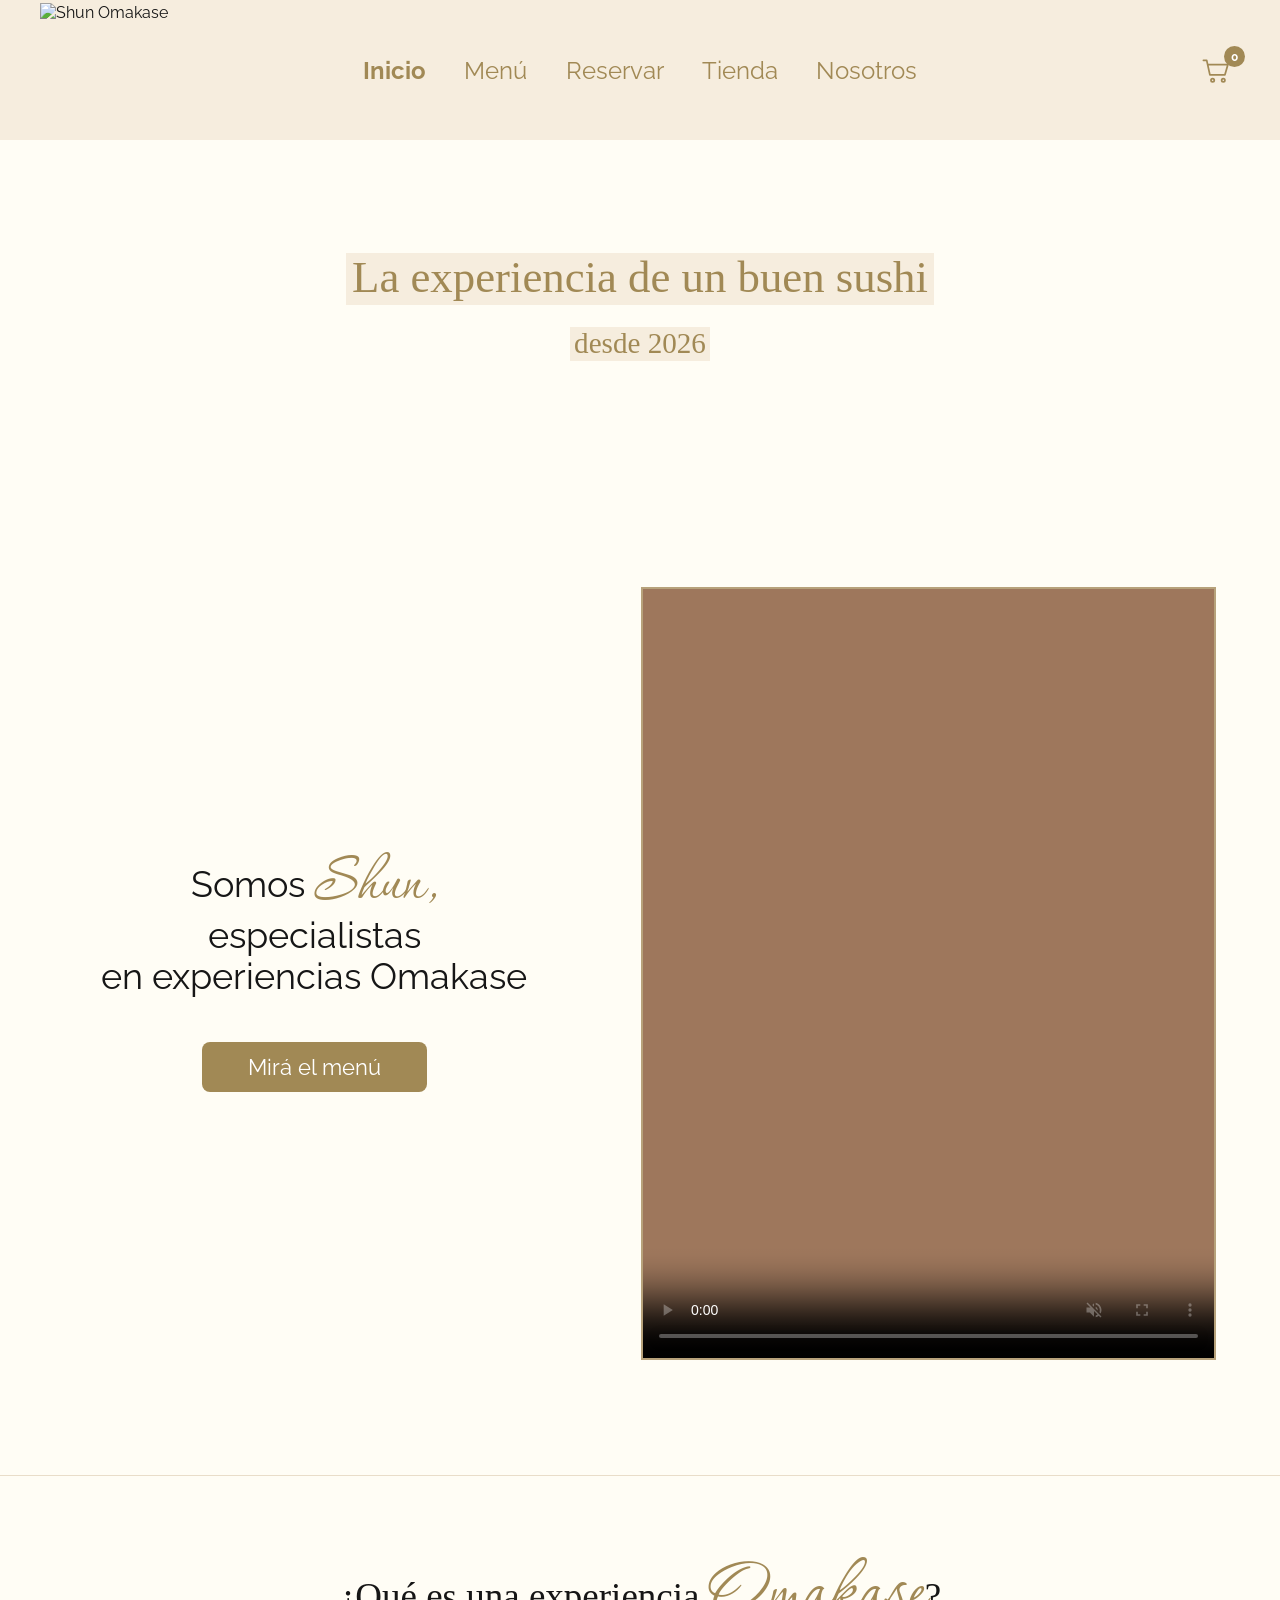
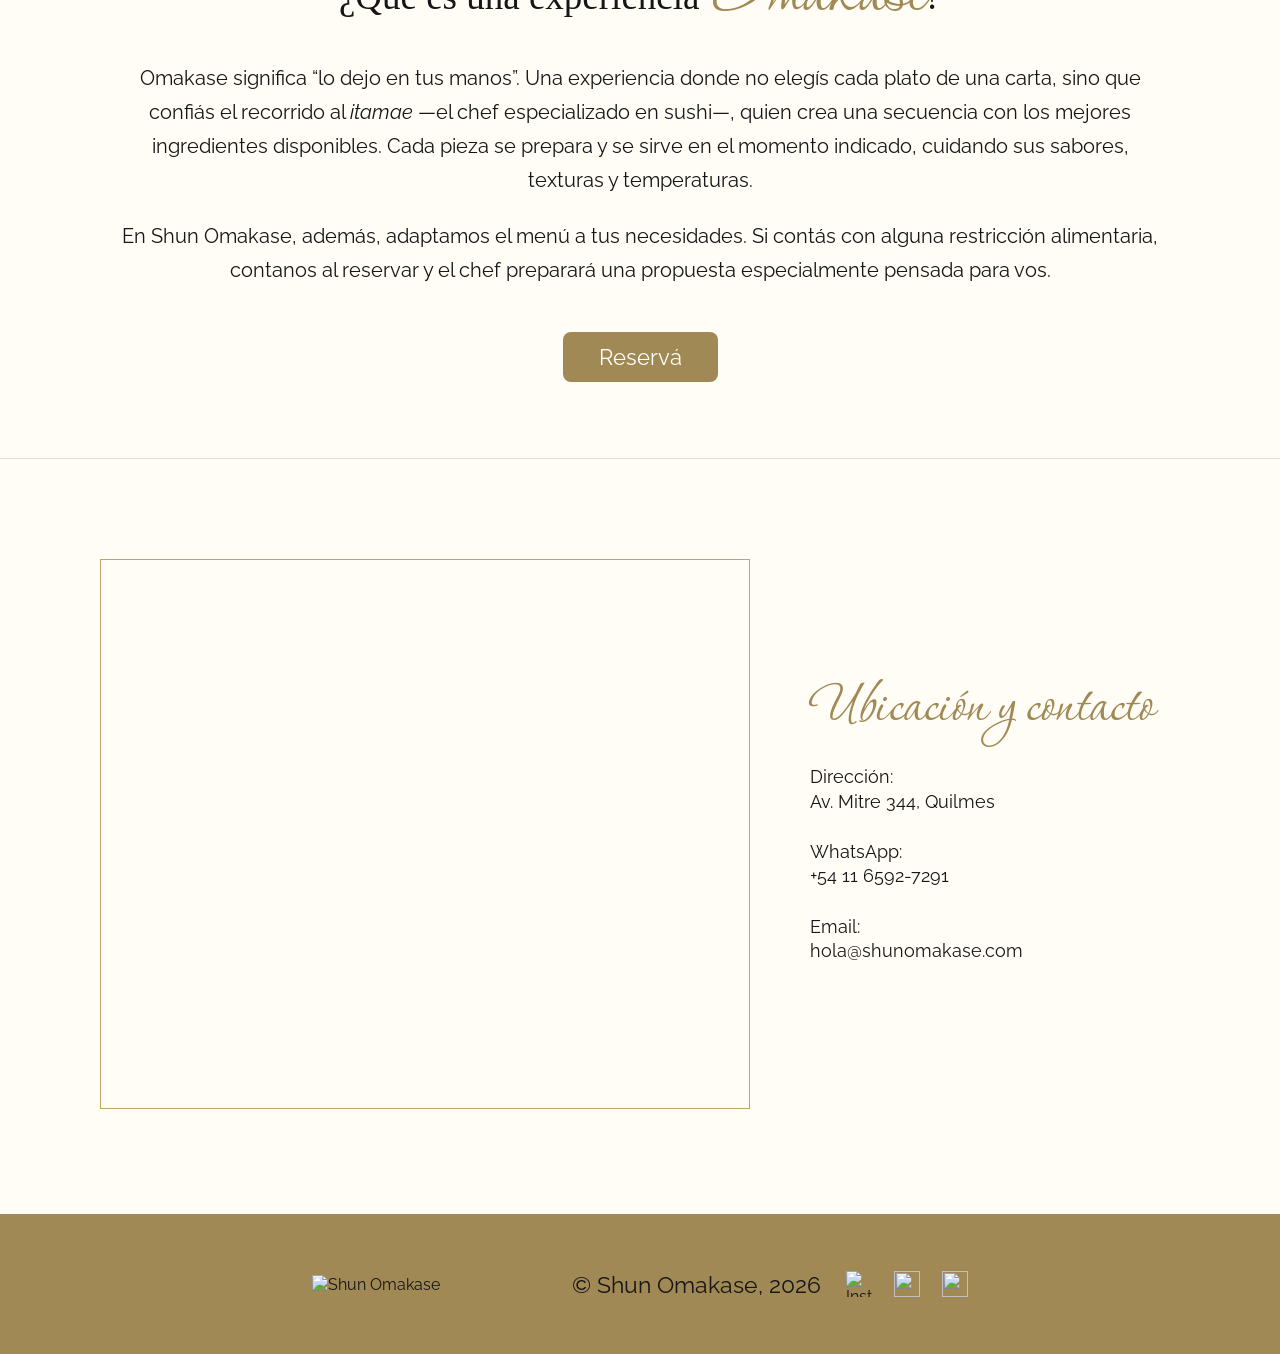
==== index.html @ 718ecd9a "Add files via upload" ====
<!DOCTYPE html>
<html lang="es">
<head>
  <meta charset="UTF-8">
  <meta name="viewport" content="width=device-width, initial-scale=1.0">
  <title>Shun Omakase | Inicio</title>
  <link rel="preconnect" href="https://fonts.googleapis.com">
  <link rel="preconnect" href="https://fonts.gstatic.com" crossorigin>
  <link href="https://fonts.googleapis.com/css2?family=Corinthia:wght@400;700&amp;family=Raleway:wght@400;500;600;700&amp;display=swap" rel="stylesheet">
  <link rel="stylesheet" href="estilos.css">
  <script src="interacciones.js" defer></script>
</head>
<body>
  <header class="encabezado-sitio">
    <div class="contenido-encabezado">
      <a class="marca" href="index.html" aria-label="Shun Omakase, ir al inicio"><img src="imagenes/logo.png" alt="Shun Omakase"></a>
      <nav class="navegacion-principal" id="menu-principal" aria-label="Navegación principal">
        <ul>
          <li><a href="index.html" aria-current="page">Inicio</a></li>
          <li><a href="menu.html">Menú</a></li>
          <li><a href="reservar.html">Reservar</a></li>
          <li><a href="tienda.html">Tienda</a></li>
          <li><a href="nosotros.html">Nosotros</a></li>
        </ul>
      </nav>
      <div class="acciones-encabezado">
        <a class="enlace-carrito" href="carrito.html" aria-label="Carrito, 0 productos">
          <svg viewBox="0 0 32 32" fill="none" stroke="currentColor" stroke-width="1.8" stroke-linecap="round" stroke-linejoin="round" aria-hidden="true" focusable="false"><path d="M2.5 5.5h3.4l3.3 15h15.5l3-10.5H7.2"/><circle cx="12" cy="26" r="1.7"/><circle cx="23" cy="26" r="1.7"/></svg>
          <span class="contador-carrito" aria-hidden="true">0</span>
        </a>
        <button class="boton-menu" type="button" aria-label="Abrir menú" aria-controls="menu-principal" aria-expanded="false"><span></span><span></span><span></span></button>
      </div>
    </div>
  </header>

  <main>
    <section class="portada-fotografica portada-inicio" aria-label="Experiencia Shun Omakase">
      <h1><span class="linea-portada"><span class="resaltado">La experiencia de un buen sushi</span></span><span class="linea-portada"><span class="resaltado texto-pequeno">desde 2026</span></span></h1>
    </section>

    <section class="seccion-presentacion">
      <div class="distribucion-presentacion">
        <div class="texto-presentacion">
          <h2><span>Somos <span class="palabra-manuscrita">Shun,</span></span><span>especialistas</span><span>en experiencias Omakase</span></h2>
          <a class="boton" href="menu.html">Mirá el menú</a>
        </div>
        <video class="video-presentacion" src="videos/somos-shun.mp4" poster="imagenes/video-portada.jpg" autoplay muted loop playsinline controls aria-label="Video de la preparación de sushi en Shun Omakase"></video>
      </div>
    </section>

    <section class="seccion-definicion">
      <div class="ancho-contenido">
        <h2 class="titulo-definicion">¿Qué es una experiencia <span class="palabra-manuscrita">Omakase</span>?</h2>
        <div class="texto-definicion">
          <p>Omakase significa “lo dejo en tus manos”. Una experiencia donde no elegís cada plato de una carta, sino que confiás el recorrido al <em>itamae</em> —el chef especializado en sushi—, quien crea una secuencia con los mejores ingredientes disponibles. Cada pieza se prepara y se sirve en el momento indicado, cuidando sus sabores, texturas y temperaturas.</p>
          <p>En Shun Omakase, además, adaptamos el menú a tus necesidades. Si contás con alguna restricción alimentaria, contanos al reservar y el chef preparará una propuesta especialmente pensada para vos.</p>
        </div>
        <a class="boton" href="reservar.html">Reservá</a>
      </div>
    </section>

    <section class="seccion-ubicacion" id="contacto">
      <div class="distribucion-ubicacion">
        <iframe title="Mapa de Shun Omakase en Av. Mitre 344, Quilmes" src="https://www.google.com/maps?q=Av.%20Mitre%20344%2C%20Quilmes%2C%20Buenos%20Aires%2C%20Argentina&amp;output=embed" loading="lazy" referrerpolicy="no-referrer-when-downgrade" allowfullscreen></iframe>
        <div class="datos-ubicacion">
          <h2 class="palabra-manuscrita">Ubicación y contacto</h2>
          <p>Dirección:<br>Av. Mitre 344, Quilmes</p>
          <p>WhatsApp:<br><a href="https://wa.me/541165927291" target="_blank" rel="noopener noreferrer">+54 11 6592-7291</a></p>
          <p>Email:<br><a href="mailto:hola@shunomakase.com">hola@shunomakase.com</a></p>
        </div>
      </div>
    </section>
  </main>

  <footer class="pie-sitio">
    <div class="contenido-pie">
      <a href="index.html" aria-label="Shun Omakase, ir al inicio"><img class="logo-pie" src="imagenes/logo.png" alt="Shun Omakase"></a>
      <p>© Shun Omakase, 2026</p>
      <div class="enlaces-redes" aria-label="Contacto y redes">
        <span title="Instagram"><img src="imagenes/instagram.svg" alt="Instagram"></span>
        <a href="https://wa.me/541165927291" target="_blank" rel="noopener noreferrer" aria-label="Escribir por WhatsApp"><img src="imagenes/whatsapp.svg" alt=""></a>
        <a href="mailto:hola@shunomakase.com" aria-label="Enviar un correo"><img src="imagenes/correo.svg" alt=""></a>
      </div>
    </div>
  </footer>
</body>
</html>
---- estilos.css ----
/* Colores, tipografías y reglas compartidas */
:root {
  --fondo: #fffdf5;
  --fondo-encabezado: #f6edde;
  --fondo-tarjeta: #faf4e9;
  --dorado: #a18955;
  --texto-oscuro: #161616;
  --linea: #e9ddc9;
}

* { box-sizing: border-box; }
html { scroll-behavior: smooth; scroll-padding-top: 140px; }
body { margin: 0; background: var(--fondo); color: var(--texto-oscuro); font-family: "Raleway", Arial, sans-serif; }
.pagina-carrito { min-height: 100vh; display: flex; flex-direction: column; }
.pagina-carrito main { flex: 1; }
img { display: block; max-width: 100%; }
a { color: inherit; text-decoration: none; }
h1, h2, p { margin: 0; }
button, input, textarea { font: inherit; }
button { cursor: pointer; }
p { text-wrap: pretty; }
.palabra-manuscrita { color: var(--dorado); font-family: "Corinthia", cursive; font-weight: 400; }
.descripcion-celular, .texto-menu-celular, .texto-reserva-celular { display: none; }

/* Encabezado */
.encabezado-sitio { position: sticky; top: 0; z-index: 50; height: 140px; background: var(--fondo-encabezado); }
.contenido-encabezado { width: min(1360px, calc(100% - 80px)); height: 100%; margin: auto; display: grid; grid-template-columns: 250px minmax(0, 1fr) 250px; align-items: center; }
.marca { display: block; width: 250px; }
.marca img { width: 100%; height: 135px; object-fit: contain; }
.navegacion-principal { grid-column: 2; }
.navegacion-principal ul { display: flex; justify-content: center; gap: clamp(20px, 3vw, 50px); list-style: none; padding: 0; margin: 0; }
.navegacion-principal a { color: var(--dorado); font-size: 24px; white-space: nowrap; }
.navegacion-principal a[aria-current="page"] { font-weight: 700; }
.navegacion-principal a:hover, .datos-ubicacion a:hover { text-decoration: underline; }
.acciones-encabezado { grid-column: 3; justify-self: end; display: flex; align-items: center; }
.enlace-carrito { position: relative; display: grid; place-items: center; width: 48px; height: 48px; color: var(--dorado); border-radius: 50%; }
.enlace-carrito:hover, .enlace-carrito[aria-current="page"] { background: #eadfc9; }
.enlace-carrito svg { width: 31px; height: 31px; }
.contador-carrito { position: absolute; top: 0; right: -5px; display: grid; place-items: center; min-width: 21px; height: 21px; padding: 0 4px; border-radius: 20px; background: var(--dorado); color: #fff; font: 700 12px/1 "Raleway", Arial, sans-serif; }
.boton-menu { display: none; }

/* Portadas: las cuatro imágenes conservan su proporción 1440 × 379 */
.portada-fotografica { height: min(379px, 26.32vw); display: flex; align-items: center; background-size: cover; background-repeat: no-repeat; background-position: center bottom; }
.portada-inicio { justify-content: center; background-image: url("imagenes/portada-inicio.png"); }
.portada-menu { background-image: url("imagenes/portada-menu.png"); }
.portada-reservar { justify-content: center; background-image: url("imagenes/portada-reservar.png"); }
.portada-nosotros { background-image: url("imagenes/portada-nosotros.png"); }
.portada-inicio h1, .texto-portada { color: var(--dorado); font-family: Georgia, serif; font-weight: 400; line-height: 1.15; }
.portada-inicio h1 { font-size: clamp(30px, 3.5vw, 50px); text-align: center; }
.portada-inicio .texto-pequeno { font-size: .65em; }
.resaltado { padding: 0 7px; background: var(--fondo-encabezado); -webkit-box-decoration-break: clone; box-decoration-break: clone; }
.linea-portada .resaltado { display: inline-block; padding: .02em .14em .08em; line-height: 1.05; }
.texto-portada { width: 100%; padding: 0 clamp(30px, 4.2vw, 60px); font-size: clamp(28px, 3.45vw, 50px); }
.linea-portada { display: block; margin-bottom: .18em; }
.linea-portada:last-child { margin-bottom: 0; }
.portada-reservar .texto-portada { text-align: center; }

/* Botones y recuadros compartidos */
.boton, .boton-enviar, .boton-comprar { display: inline-block; border: 0; border-radius: 8px; padding: 12px 28px; background: var(--dorado); color: #fff; text-align: center; font-size: 22px; white-space: nowrap; transition: opacity .2s; }
.boton:hover, .boton-enviar:hover, .boton-comprar:hover { opacity: .88; }
:focus-visible { outline: 3px solid #5c4625; outline-offset: 3px; }
.recuadro { display: flex; align-items: center; justify-content: space-between; gap: 26px; padding: 13px 27px; border: 1px solid #b7a27b; background: #fcf5e9; color: var(--dorado); font-size: 26px; }
.recuadro p { white-space: nowrap; }
.recuadro .boton { min-width: 210px; padding: 8px 20px; }

/* Inicio: texto y video */
.seccion-presentacion { padding: 110px clamp(24px, 5vw, 72px) 115px; border-bottom: 1px solid var(--linea); }
.distribucion-presentacion { max-width: 1190px; margin: auto; display: grid; grid-template-columns: minmax(0, 1fr) minmax(0, 575px); gap: clamp(40px, 6vw, 90px); align-items: center; }
.texto-presentacion { text-align: center; }
.texto-presentacion h2 { font-size: 36px; font-weight: 400; line-height: 1.15; }
.texto-presentacion h2 > span { display: block; }
.texto-presentacion .palabra-manuscrita { font-size: 75px; }
.texto-presentacion .palabra-manuscrita, .titulo-definicion .palabra-manuscrita, .datos-reserva .palabra-manuscrita, .invitacion-regalo .palabra-manuscrita { display: inline-block; line-height: .8; vertical-align: baseline; }
.texto-presentacion .boton { margin-top: 45px; min-width: 225px; }
.video-presentacion { display: block; width: 100%; aspect-ratio: 464 / 624; object-fit: cover; border: 2px solid #b7a27b; background: #9e775c; }

/* Inicio: definición y mapa */
.seccion-definicion { padding: 84px clamp(24px, 6vw, 90px) 76px; border-bottom: 1px solid var(--linea); text-align: center; }
.ancho-contenido { max-width: 1050px; margin: auto; }
.titulo-definicion { font: 400 37px/1.25 Georgia, serif; }
.titulo-definicion .palabra-manuscrita { font-size: 88px; }
.texto-definicion { margin-top: 30px; font-size: 20px; line-height: 1.7; }
.texto-definicion p + p { margin-top: 22px; }
.seccion-definicion .boton { margin-top: 45px; min-width: 155px; }
.seccion-ubicacion { padding: 100px clamp(24px, 6vw, 90px) 105px; }
.distribucion-ubicacion { max-width: 1080px; margin: auto; display: grid; grid-template-columns: minmax(0, 650px) minmax(260px, 1fr); align-items: center; gap: 60px; }
.distribucion-ubicacion iframe { display: block; width: 100%; aspect-ratio: 1.18; border: 1px solid #c3a36c; }
.datos-ubicacion h2 { margin-bottom: 27px; font-size: 70px; line-height: .85; white-space: nowrap; }
.datos-ubicacion p { margin: 26px 0; font-size: 18px; line-height: 1.35; }

/* Menú: tarjetas más compactas que el mockup */
.seccion-platos { padding: 70px clamp(26px, 7vw, 110px) 100px; }
.lista-platos { max-width: 1120px; margin: auto; }
.tarjeta-plato { display: grid; grid-template-columns: 220px minmax(0, 1fr); align-items: center; gap: 34px; min-height: 235px; padding: 16px 28px; margin-bottom: 24px; border: 1px solid var(--linea); border-radius: 24px; background: var(--fondo-tarjeta); }
.tarjeta-plato img { width: 220px; height: 200px; object-fit: contain; }
.tarjeta-plato p { font-size: 20px; line-height: 1.42; }
.alergenos { color: var(--dorado); font-size: .9em; }
.alergenos strong { font-weight: 700; }
.cierre-menu { max-width: 850px; margin: 70px auto 0; text-align: center; }
.cierre-menu > p { font-size: 25px; line-height: 1.45; }
.recuadro-menu { max-width: 690px; margin: 46px auto 0; }

/* Reservas */
.seccion-reserva { padding: 74px 24px 40px; }
.datos-reserva { text-align: center; }
.datos-reserva h2 { font-size: 40px; font-weight: 400; }
.datos-reserva .palabra-manuscrita { font-size: 88px; }
.datos-reserva p { font-size: 30px; line-height: 1.16; }
.datos-reserva p span, .datos-reserva .dias-reserva, .precio-reserva strong { color: var(--dorado); }
.datos-reserva .dias-reserva { margin: 20px 0 2px; font-size: 34px; font-weight: 600; }
.datos-reserva .precio-reserva { margin-top: 27px; font-size: 34px; }
.datos-reserva .incluye-reserva { font-size: 19px; }
.formulario-reserva { width: min(840px, 100%); margin: 60px auto 0; padding: 30px 42px 38px; border: 2px solid var(--linea); background: #fffaf1; }
.formulario-reserva label { display: block; margin: 9px 0 10px; color: var(--dorado); font-size: 24px; }
.formulario-reserva input, .formulario-reserva select, .formulario-reserva textarea, .formulario-giftcard input:not(.opcion-oculta), .formulario-giftcard textarea { display: block; width: 100%; border: 0; border-radius: 5px; background: #eae9e6; color: var(--texto-oscuro); }
.formulario-reserva input, .formulario-reserva select { height: 54px; padding: 10px 24px; margin-bottom: 14px; font-size: 19px; }
.formulario-reserva input[readonly] { cursor: pointer; }
.formulario-reserva .selector-fecha input { padding-right: 48px; background-image: url("imagenes/calendario.svg"); background-repeat: no-repeat; background-position: right 18px center; background-size: 21px; }
.campos-turno { display: grid; grid-template-columns: repeat(2, minmax(0, 1fr)); gap: 24px; }
.selector-fecha { position: relative; }
.calendario-reserva[hidden], .error-fecha[hidden] { display: none; }
.calendario-reserva { position: absolute; z-index: 8; top: calc(100% - 5px); left: 0; width: min(330px, calc(100vw - 64px)); padding: 16px; border: 1px solid var(--dorado); border-radius: 7px; background: var(--fondo); box-shadow: 0 8px 22px #0003; }
.cabecera-calendario { display: flex; align-items: center; justify-content: space-between; margin-bottom: 13px; color: var(--dorado); font-size: 18px; text-transform: capitalize; }
.cabecera-calendario button { width: 35px; height: 35px; border: 1px solid var(--linea); border-radius: 5px; background: var(--fondo-encabezado); color: var(--dorado); font-size: 25px; }
.cabecera-calendario button:disabled { opacity: .35; cursor: default; }
.dias-semana, .dias-calendario { display: grid; grid-template-columns: repeat(7, minmax(0, 1fr)); gap: 3px; text-align: center; }
.dias-semana { margin-bottom: 5px; color: var(--dorado); font-size: 13px; }
.dias-calendario button { aspect-ratio: 1; padding: 0; border: 1px solid transparent; border-radius: 4px; background: var(--fondo-encabezado); color: var(--texto-oscuro); font-size: 15px; }
.dias-calendario button:not(:disabled):hover, .dias-calendario button[aria-pressed="true"] { background: var(--dorado); color: #fff; }
.dias-calendario button:disabled { background: transparent; color: #aaa; cursor: default; }
.ayuda-oculta { position: absolute; width: 1px; height: 1px; padding: 0; margin: -1px; overflow: hidden; clip: rect(0, 0, 0, 0); white-space: nowrap; border: 0; }
.error-fecha { margin: 4px 0 10px; color: #953b32; font-size: 15px; }
.formulario-reserva textarea { min-height: 180px; padding: 12px 24px; font-size: 19px; resize: vertical; }
.ayuda-restricciones { margin-top: 8px; color: var(--dorado); font-size: 16px; }
input::placeholder, textarea::placeholder { color: #99999c; font-style: italic; }
.boton-enviar { display: block; min-width: 210px; margin: 34px auto 0; cursor: pointer; }
.notas-reserva { padding: 45px 24px 65px; }
.contenido-notas { max-width: 900px; margin: auto; }
.contenido-notas h2 { margin-bottom: 25px; color: var(--dorado); font-size: 36px; font-weight: 500; }
.contenido-notas ul { padding-left: 32px; margin: 0; font-size: 26px; line-height: 1.55; }
.contenido-notas li { margin-bottom: 8px; }
.contenido-notas li span { color: var(--dorado); }
.invitacion-regalo { padding: 100px 24px 150px; border-top: 1px solid var(--linea); text-align: center; }
.invitacion-regalo h2 { font-size: 36px; font-weight: 400; }
.invitacion-regalo .palabra-manuscrita { font-size: 77px; }
.invitacion-regalo p { margin: 24px 0 54px; font-size: 29px; }

/* Nuestro staff */
.seccion-equipo { padding: 75px clamp(28px, 7vw, 100px) 80px; }
.contenido-equipo { max-width: 1060px; margin: auto; }
.integrante-equipo { display: grid; grid-template-columns: 280px minmax(0, 1fr); gap: 32px; align-items: center; margin-bottom: 65px; }
.integrante-equipo img { width: 280px; height: 280px; border: 3px solid var(--dorado); border-radius: 50%; object-fit: cover; object-position: center 28%; }
.integrante-equipo h2 { color: var(--dorado); font-size: 27px; font-weight: 700; }
.integrante-equipo h2 small { font-size: 21px; font-weight: 500; }
.integrante-equipo p { font-size: 21px; line-height: 1.36; }
.recuadro-equipo { max-width: 606px; margin: 0 auto; }

/* Gift cards digitales */
.seccion-giftcards { padding: 140px clamp(25px, 5vw, 70px) 138px; }
.distribucion-giftcards { max-width: 1250px; margin: auto; display: grid; grid-template-columns: minmax(0, .44fr) minmax(0, .56fr); align-items: stretch; gap: 32px; }
.foto-giftcard { width: 100%; height: 100%; max-height: 1280px; object-fit: cover; object-position: center center; border: 2px solid #b7a27b; }
.contenido-giftcard h1 { margin-bottom: 34px; font-size: 36px; font-weight: 400; line-height: 1.15; text-wrap: pretty; }
.formulario-giftcard fieldset { min-width: 0; padding: 0; border: 0; }
.formulario-giftcard legend, .formulario-giftcard > label, .campos-entrega label { display: block; margin-bottom: 15px; color: var(--dorado); font: 400 31px/1.15 Georgia, serif; }
.grupo-opciones { margin: 0 0 45px; }
.opciones-valor, .opciones-destinatario { display: flex; flex-wrap: wrap; gap: 16px 22px; }
.opciones-valor label, .opciones-destinatario label { display: inline-flex; min-height: 58px; align-items: center; justify-content: center; padding: 9px 22px; border: 1px solid var(--dorado); background: var(--fondo-encabezado); font-size: 23px; text-align: center; cursor: pointer; }
.opciones-destinatario label { min-width: 260px; }
.opcion-oculta { position: absolute; width: 1px; height: 1px; overflow: hidden; clip-path: inset(50%); }
.opcion-oculta:checked + label { background: var(--dorado); color: #fff; }
.opcion-oculta:focus-visible + label { outline: 3px solid #5c4625; outline-offset: 3px; }
.formulario-giftcard > label { margin-top: 42px; }
.formulario-giftcard input:not(.opcion-oculta) { height: 54px; padding: 10px 25px; font-size: 20px; }
.formulario-giftcard .selector-fecha input { padding-right: 48px; background-image: url("imagenes/calendario.svg"); background-repeat: no-repeat; background-position: right 18px center; background-size: 21px; cursor: pointer; }
.campos-entrega { display: grid; grid-template-columns: 1fr 1fr; gap: 38px; margin-top: 54px; }
.campos-entrega input { max-width: 260px; }
.formulario-giftcard textarea { min-height: 156px; padding: 16px 25px; font-size: 20px; resize: vertical; }
.aclaracion-giftcard { margin: 13px 0 27px; font-size: 18px; }
.boton-comprar { width: 100%; cursor: pointer; }

/* Tienda de sake */
.cabecera-tienda { position: relative; overflow: hidden; padding: 86px 32px 94px; border-bottom: 1px solid var(--linea); background: #f8f0e4; text-align: center; }
.cabecera-tienda::before, .cabecera-tienda::after { content: ""; position: absolute; width: 360px; height: 360px; border: 1px solid #d9c8a9; border-radius: 50%; opacity: .55; pointer-events: none; }
.cabecera-tienda::before { left: -210px; top: -190px; }
.cabecera-tienda::after { right: -200px; bottom: -230px; }
.contenido-cabecera-tienda { position: relative; max-width: 910px; margin: auto; }
.cabecera-tienda h1 { margin: 0 0 20px; font: 400 clamp(45px, 5vw, 70px)/1.07 Georgia, serif; }
.cabecera-tienda h1 .palabra-manuscrita { display: inline-block; font-size: 1.55em; line-height: .75; vertical-align: baseline; }
.contenido-cabecera-tienda > p:last-child { max-width: 650px; margin: auto; font-size: 19px; line-height: 1.55; }
.seccion-catalogo { max-width: 1350px; margin: auto; padding: 85px 40px 105px; }
.encabezado-catalogo { display: flex; justify-content: space-between; align-items: end; gap: 24px; margin-bottom: 33px; }
.encabezado-catalogo h2, .encabezado-carrito h1 { color: var(--dorado); font: 400 clamp(38px, 4vw, 55px)/1.12 Georgia, serif; }
.enlace-ver-carrito { padding-bottom: 7px; color: var(--dorado); font-weight: 700; white-space: nowrap; }
.enlace-ver-carrito:hover { text-decoration: underline; }
.grilla-sakes { display: grid; grid-template-columns: repeat(4, minmax(0, 1fr)); gap: 22px; }
.tarjeta-sake { display: flex; flex-direction: column; min-width: 0; overflow: hidden; border: 1px solid #dcccae; border-radius: 18px; background: #fffaf1; }
.imagen-sake { display: grid; place-items: center; height: 350px; background: linear-gradient(145deg, #f7f0e4, #eee2cf); }
.imagen-sake img { width: 100%; height: 320px; object-fit: contain; }
.detalle-sake { display: flex; flex: 1; flex-direction: column; padding: 24px 22px 26px; }
.tipo-sake { color: var(--dorado); font-size: 12px; font-weight: 700; letter-spacing: .12em; text-transform: uppercase; }
.detalle-sake h3 { margin: 8px 0 12px; color: var(--dorado); font: 400 31px/1.1 Georgia, serif; }
.descripcion-sake { min-height: 68px; font-size: 15px; line-height: 1.45; }
.compra-sake { margin-top: auto; padding-top: 20px; }
.compra-sake strong { display: block; margin-bottom: 15px; font: 400 29px/1 Georgia, serif; }
.compra-sake button { width: 100%; min-height: 47px; padding: 10px 12px; border: 1px solid var(--dorado); border-radius: 6px; background: var(--dorado); color: #fff; font-size: 15px; font-weight: 600; }
.compra-sake button:hover { background: #8b7040; }
.aviso-tienda { margin-top: 28px; padding: 13px 18px; border: 1px solid #c5b183; border-radius: 6px; background: #f8f0e4; color: #6d5732; text-align: center; }
.aviso-tienda[hidden], .carrito-vacio[hidden], .contenido-carrito[hidden] { display: none; }

/* Carrito y compra simulada */
.seccion-carrito { max-width: 1290px; min-height: 65vh; margin: auto; padding: 92px 40px 125px; }
.encabezado-carrito { margin-bottom: 55px; text-align: center; }
.encabezado-carrito > p:last-child { margin-top: 15px; font-size: 19px; }
.carrito-vacio { padding: 80px 25px; border: 1px solid var(--linea); border-radius: 14px; background: #fffaf1; text-align: center; }
.carrito-vacio p { margin-bottom: 26px; font: 400 27px/1.2 Georgia, serif; }
.contenido-carrito { display: grid; grid-template-columns: minmax(0, 1.4fr) minmax(300px, .8fr); align-items: start; gap: 50px; }
.lista-carrito { border-top: 1px solid var(--linea); }
.item-carrito { display: grid; grid-template-columns: 104px minmax(0, 1fr) auto; align-items: center; gap: 22px; padding: 19px 0; border-bottom: 1px solid var(--linea); }
.item-carrito img { width: 104px; height: 120px; object-fit: contain; border-radius: 8px; background: #f3eadb; }
.item-carrito h2 { color: var(--dorado); font: 400 26px/1.15 Georgia, serif; }
.item-carrito p { margin-top: 7px; color: #5e5a52; font-size: 14px; }
.controles-cantidad { display: inline-flex; align-items: center; overflow: hidden; margin-top: 14px; border: 1px solid #cdbb99; border-radius: 5px; }
.controles-cantidad button { width: 31px; height: 30px; border: 0; background: #f7efdf; color: #6d5732; font-size: 19px; }
.controles-cantidad span { min-width: 31px; text-align: center; font-size: 15px; }
.quitar-producto { display: inline-block; margin-left: 14px; padding: 5px 0; border: 0; background: transparent; color: #7b6744; font-size: 13px; text-decoration: underline; }
.precio-item { align-self: start; padding-top: 8px; font-size: 18px; white-space: nowrap; }
.resumen-carrito { padding: 30px; border: 1px solid #ddcbaa; border-radius: 12px; background: #faf4e9; }
.resumen-carrito h2 { margin-bottom: 22px; color: var(--dorado); font: 400 31px/1.1 Georgia, serif; }
.linea-total { display: flex; justify-content: space-between; align-items: center; gap: 20px; padding: 18px 0; border-top: 1px solid #d7c6aa; border-bottom: 1px solid #d7c6aa; font-size: 20px; }
.linea-total strong { font-size: 23px; }
.resumen-carrito form { margin-top: 25px; }
.resumen-carrito label { display: block; margin: 18px 0 8px; color: var(--dorado); font: 400 20px/1.2 Georgia, serif; }
.resumen-carrito input { width: 100%; height: 46px; padding: 10px 14px; border: 1px solid #d6cbb7; border-radius: 5px; background: #fffdf7; font-size: 15px; }
.resumen-carrito .boton-comprar { margin-top: 28px; font-size: 18px; }

/* Pantallas de confirmación */
.seccion-confirmacion { max-width: 1330px; margin: auto; padding: 275px clamp(25px, 4vw, 60px) 305px; text-align: center; }
.seccion-confirmacion h1 { color: var(--dorado); font: 400 clamp(50px, 5.8vw, 82px)/1.1 Georgia, serif; }
.seccion-confirmacion > p { margin: 48px 0 0; font-size: 34px; line-height: 1.5; }
.acciones-confirmacion { display: flex; justify-content: center; flex-wrap: wrap; gap: 80px; margin-top: 200px; }
.seccion-confirmacion > p + .acciones-confirmacion { margin-top: 70px; }
.acciones-confirmacion .boton { min-width: 270px; }
.boton-contorno { border: 1px solid var(--dorado); background: var(--fondo-encabezado); color: var(--dorado); }
.galeria-confirmacion { display: grid; grid-template-columns: repeat(3, minmax(0, 1fr)); gap: 35px; max-width: 1240px; margin: 120px auto 0; }
.galeria-confirmacion img { width: 100%; aspect-ratio: 0.76; object-fit: cover; }

/* Pie de página */
.pie-sitio { background: var(--dorado); }
.contenido-pie { min-height: 140px; padding: 16px 25px; display: flex; justify-content: center; align-items: center; gap: 25px; }
.logo-pie { width: 235px; }
.contenido-pie p { white-space: nowrap; font-size: 23px; }
.enlaces-redes { display: flex; align-items: center; gap: 22px; }
.enlaces-redes img { width: 26px; height: 26px; }

@media (max-width: 1100px) {
  .contenido-encabezado { width: calc(100% - 48px); grid-template-columns: 175px minmax(0, 1fr) 175px; }
  .marca { width: 170px; }
  .navegacion-principal ul { gap: clamp(12px, 1.8vw, 24px); }
  .navegacion-principal a { font-size: 20px; }
  .texto-presentacion h2 { font-size: 29px; }
  .texto-presentacion .palabra-manuscrita { font-size: 60px; }
  .distribucion-ubicacion { grid-template-columns: 1fr 1fr; gap: 35px; }
  .datos-ubicacion h2 { font-size: 55px; }
  .tarjeta-plato { grid-template-columns: 185px minmax(0, 1fr); }
  .tarjeta-plato img { width: 185px; height: 170px; }
  .tarjeta-plato p { font-size: 18px; }
  .integrante-equipo { grid-template-columns: 235px minmax(0, 1fr); gap: 26px; }
  .integrante-equipo img { width: 235px; height: 235px; }
  .integrante-equipo h2 { font-size: 23px; }
  .integrante-equipo h2 small { font-size: 18px; }
  .integrante-equipo p { font-size: 18px; }
  .formulario-giftcard legend, .formulario-giftcard > label, .campos-entrega label { font-size: 25px; }
  .opciones-valor label, .opciones-destinatario label { font-size: 18px; }
  .opciones-destinatario label { min-width: 190px; }
  .seccion-confirmacion > p { font-size: 28px; }
  .grilla-sakes { grid-template-columns: repeat(2, minmax(0, 1fr)); }
  .descripcion-sake { min-height: 0; }
  .contenido-carrito { gap: 28px; }
}

@media (max-width: 800px) {
  html { scroll-padding-top: 64px; }
  .encabezado-sitio { height: 64px; }
  .contenido-encabezado { width: calc(100% - 36px); display: flex; justify-content: space-between; }
  .marca { width: 126px; }
  .marca img { height: 60px; }
  .acciones-encabezado { gap: 14px; }
  .enlace-carrito { width: 40px; height: 40px; }
  .enlace-carrito svg { width: 27px; height: 27px; }
  .contador-carrito { top: -3px; right: -6px; min-width: 19px; height: 19px; font-size: 11px; }
  .boton-menu { display: flex; flex-direction: column; justify-content: center; gap: 7px; width: 38px; height: 42px; border: 0; padding: 0; background: transparent; }
  .boton-menu span { display: block; width: 28px; height: 2px; background: var(--dorado); }
  .navegacion-principal { display: none; position: absolute; top: 64px; left: 0; width: 100%; background: var(--fondo-encabezado); box-shadow: 0 8px 16px #0002; }
  .navegacion-principal.abierto { display: block; }
  .navegacion-principal ul { display: block; }
  .navegacion-principal a { display: block; padding: 14px 20px; text-align: center; font-size: 18px; }
  .portada-fotografica { height: 210px; }
  .texto-portada { padding: 0 20px; font-size: clamp(22px, 3.55vw, 32px); }
  .portada-reservar .texto-portada { font-size: clamp(20px, 3.2vw, 28px); }
  .portada-inicio h1 { font-size: clamp(24px, 4vw, 34px); }
  .seccion-presentacion { padding: 70px 26px; }
  .distribucion-presentacion { grid-template-columns: 1fr 1fr; gap: 28px; }
  .texto-presentacion h2 { font-size: 24px; }
  .texto-presentacion .palabra-manuscrita { font-size: 50px; }
  .texto-presentacion .boton { min-width: 0; margin-top: 30px; }
  .boton { font-size: 18px; }
  .titulo-definicion { font-size: 29px; }
  .titulo-definicion .palabra-manuscrita { font-size: 66px; }
  .texto-definicion { font-size: 18px; }
  .distribucion-ubicacion { grid-template-columns: 1fr; max-width: 620px; }
  .datos-ubicacion { text-align: center; }
  .datos-ubicacion h2 { white-space: normal; }
  .tarjeta-plato { min-height: 190px; padding: 14px 22px; margin-bottom: 20px; }
  .tarjeta-plato img { height: 160px; }
  .tarjeta-plato p { font-size: 16px; }
  .cierre-menu > p { font-size: 19px; }
  .recuadro { font-size: 20px; }
  .recuadro .boton { min-width: 135px; }
  .datos-reserva h2 { font-size: 31px; }
  .datos-reserva .palabra-manuscrita { font-size: 65px; }
  .datos-reserva p { font-size: 24px; }
  .datos-reserva .dias-reserva, .datos-reserva .precio-reserva { font-size: 26px; }
  .contenido-notas h2 { font-size: 28px; }
  .contenido-notas ul { font-size: 20px; }
  .invitacion-regalo h2 { font-size: 28px; }
  .invitacion-regalo .palabra-manuscrita { font-size: 58px; }
  .invitacion-regalo p { font-size: 22px; }
  .seccion-giftcards { padding: 70px 28px; }
  .distribucion-giftcards { grid-template-columns: 1fr 1.1fr; gap: 24px; }
  .contenido-giftcard h1 { font-size: 26px; }
  .salto-escritorio { display: none; }
  .grupo-opciones { margin-bottom: 26px; }
  .formulario-giftcard > label { margin-top: 26px; }
  .opciones-valor, .opciones-destinatario { gap: 8px; }
  .opciones-valor label, .opciones-destinatario label { min-height: 42px; padding: 7px 10px; font-size: 14px; }
  .opciones-destinatario label { min-width: 0; }
  .campos-entrega { grid-template-columns: 1fr; gap: 18px; margin-top: 27px; }
  .campos-entrega input { max-width: none; min-width: 0; }
  .formulario-giftcard legend, .formulario-giftcard > label, .campos-entrega label { font-size: 19px; }
  .formulario-giftcard input:not(.opcion-oculta) { height: 42px; }
  .seccion-confirmacion { padding: 150px 26px 150px; }
  .acciones-confirmacion { margin-top: 100px; gap: 25px; }
  .seccion-confirmacion > p + .acciones-confirmacion { margin-top: 55px; }
  .galeria-confirmacion { gap: 18px; margin-top: 90px; }
  .acciones-confirmacion .boton { min-width: 190px; }
  .cabecera-tienda { padding: 70px 28px 74px; }
  .cabecera-tienda h1 { font-size: 48px; }
  .seccion-catalogo { padding: 65px 28px 85px; }
  .seccion-carrito { padding: 65px 28px 90px; }
  .contenido-carrito { grid-template-columns: 1fr; }
  .resumen-carrito { max-width: 620px; width: 100%; margin: 0 auto; }
  .contenido-pie { min-height: 110px; }
  .logo-pie { width: 170px; }
  .contenido-pie p { font-size: 17px; }
  .enlaces-redes { gap: 12px; }
  .enlaces-redes img { width: 20px; height: 20px; }
}

@media (max-width: 700px) {
  .texto-menu-escritorio, .texto-reserva-escritorio { display: none; }
  .texto-menu-celular, .texto-reserva-celular { display: block; }
  .portada-menu { background-position: right center; }
  .portada-menu .texto-portada { max-width: 78%; }
}

@media (max-width: 600px) {
  .portada-fotografica { height: 150px; }
  .portada-inicio { background-position: center bottom; }
  .portada-menu { background-position: right bottom; }
  .portada-reservar { background-position: 40% bottom; }
  .portada-nosotros { background-position: right bottom; }
  .portada-inicio h1 { font-size: clamp(17px, 5vw, 24px); }
  .texto-portada { padding: 0 16px; font-size: clamp(14px, 3.7vw, 20px); }
  .portada-menu .texto-portada { max-width: 80%; }
  .portada-nosotros .texto-portada { font-size: clamp(12px, 3.5vw, 18px); }
  .portada-reservar .texto-portada { font-size: clamp(13px, 3.5vw, 18px); }
  .texto-menu-escritorio, .texto-reserva-escritorio, .descripcion-escritorio { display: none; }
  .texto-menu-celular, .texto-reserva-celular { display: block; }
  .descripcion-celular { display: inline; }
  .linea-portada { margin-bottom: 5px; }
  .resaltado { padding: 0 4px; }
  .seccion-presentacion { padding: 50px 25px 60px; }
  .distribucion-presentacion { grid-template-columns: 1fr; max-width: 470px; gap: 34px; }
  .texto-presentacion h2 { font-size: 25px; }
  .texto-presentacion .palabra-manuscrita { font-size: 56px; }
  .texto-presentacion .boton { margin-top: 24px; }
  .video-presentacion { width: min(100%, 390px); margin: auto; }
  .seccion-definicion { padding: 50px 26px 55px; }
  .titulo-definicion { font-size: 22px; }
  .titulo-definicion .palabra-manuscrita { font-size: 50px; }
  .texto-definicion { margin-top: 25px; font-size: 15px; line-height: 1.58; }
  .texto-definicion p + p { margin-top: 18px; }
  .seccion-definicion .boton { margin-top: 30px; }
  .seccion-ubicacion { padding: 55px 26px 70px; }
  .distribucion-ubicacion iframe { aspect-ratio: 1.25; }
  .datos-ubicacion h2 { font-size: 56px; }
  .datos-ubicacion p { margin: 15px 0; font-size: 15px; }
  .seccion-platos { padding: 45px 25px 65px; }
  .tarjeta-plato { display: flex; flex-direction: column; gap: 12px; padding: 20px 18px; min-height: 0; margin-bottom: 18px; }
  .tarjeta-plato img { width: 180px; height: 145px; }
  .tarjeta-plato p { font-size: 14px; line-height: 1.45; text-align: center; }
  .cierre-menu { margin-top: 44px; }
  .cierre-menu > p { font-size: 16px; }
  .cierre-menu > p br { display: none; }
  .recuadro { justify-content: center; gap: 12px; padding: 8px 12px; font-size: 13px; }
  .recuadro p { white-space: nowrap; }
  .recuadro .boton { min-width: 0; padding: 7px 13px; font-size: 12px; }
  .recuadro-menu { margin-top: 30px; }
  .seccion-reserva { padding: 48px 24px 20px; }
  .datos-reserva h2 { font-size: 25px; }
  .datos-reserva .palabra-manuscrita { font-size: 55px; }
  .datos-reserva p { font-size: 18px; }
  .datos-reserva .dias-reserva { margin-top: 12px; font-size: 20px; }
  .datos-reserva .precio-reserva { margin-top: 16px; font-size: 21px; }
  .datos-reserva .incluye-reserva { font-size: 12px; }
  .formulario-reserva { margin-top: 38px; padding: 21px 18px 25px; }
  .formulario-reserva label { margin: 8px 0 6px; font-size: 15px; line-height: 1.3; }
  .formulario-reserva input, .formulario-reserva select { height: 40px; padding: 8px 12px; font-size: 14px; }
  .campos-turno { grid-template-columns: 1fr; gap: 0; }
  .calendario-reserva { top: calc(100% - 5px); }
  .formulario-reserva textarea { min-height: 105px; padding: 10px 12px; font-size: 14px; }
  .ayuda-restricciones { font-size: 12px; }
  .boton-enviar { min-width: 120px; padding: 8px 20px; margin-top: 20px; font-size: 15px; }
  .notas-reserva { padding: 35px 30px 45px; }
  .contenido-notas h2 { font-size: 22px; }
  .contenido-notas ul { font-size: 15px; line-height: 1.45; }
  .invitacion-regalo { padding: 65px 25px 80px; }
  .invitacion-regalo h2 { font-size: 22px; }
  .invitacion-regalo .palabra-manuscrita { font-size: 48px; }
  .invitacion-regalo p { margin: 18px 0 30px; font-size: 17px; }
  .seccion-equipo { padding: 60px 28px 70px; }
  .integrante-equipo { display: flex; flex-direction: column; gap: 16px; margin-bottom: 45px; text-align: center; }
  .integrante-equipo img { width: 175px; height: 175px; }
  .integrante-equipo h2 { font-size: 19px; }
  .integrante-equipo h2 small { font-size: 15px; }
  .integrante-equipo p { margin-top: 8px; font-size: 14px; line-height: 1.42; }
  .integrante-equipo p br { display: none; }
  .seccion-giftcards { padding: 45px 25px 70px; }
  .distribucion-giftcards { display: block; }
  .foto-giftcard { width: min(100%, 470px); height: min(110vw, 450px); margin: 0 auto 35px; object-position: center 70%; }
  .contenido-giftcard h1 { margin-bottom: 30px; font-size: 24px; }
  .formulario-giftcard legend, .formulario-giftcard > label, .campos-entrega label { font-size: 22px; }
  .grupo-opciones { margin-bottom: 29px; }
  .opciones-valor, .opciones-destinatario { gap: 9px; }
  .opciones-valor label, .opciones-destinatario label { min-height: 42px; font-size: 14px; padding: 7px 10px; }
  .formulario-giftcard > label { margin-top: 27px; }
  .formulario-giftcard input:not(.opcion-oculta) { height: 42px; padding: 8px 13px; font-size: 15px; }
  .campos-entrega { gap: 18px; }
  .campos-entrega label { min-height: 0; }
  .formulario-giftcard textarea { min-height: 105px; padding: 11px 13px; font-size: 15px; }
  .aclaracion-giftcard { font-size: 13px; }
  .boton-comprar { padding: 10px; font-size: 16px; }
  .seccion-confirmacion { padding: 115px 23px 125px; }
  .seccion-confirmacion h1 { font-size: clamp(34px, 8vw, 49px); }
  .seccion-confirmacion > p { margin-top: 32px; font-size: 18px; }
  .acciones-confirmacion, .seccion-confirmacion > p + .acciones-confirmacion { gap: 13px; margin-top: 70px; }
  .acciones-confirmacion .boton { min-width: 145px; padding: 10px 15px; font-size: 14px; }
  .galeria-confirmacion { grid-auto-flow: column; grid-auto-columns: min(73vw, 310px); grid-template-columns: none; gap: 14px; overflow-x: auto; margin-top: 70px; padding-bottom: 12px; scroll-snap-type: x mandatory; }
  .galeria-confirmacion img { scroll-snap-align: center; }
  .contenido-pie { min-height: 95px; gap: 10px; padding: 14px 12px; }
  .logo-pie { width: 95px; }
  .contenido-pie p { font-size: 11px; }
  .enlaces-redes { gap: 7px; }
  .enlaces-redes img { width: 14px; height: 14px; }
  .cabecera-tienda { padding: 54px 25px 60px; }
  .cabecera-tienda h1 { margin-bottom: 19px; font-size: 36px; }
  .cabecera-tienda h1 .palabra-manuscrita { font-size: 1.48em; }
  .contenido-cabecera-tienda > p:last-child { font-size: 15px; }
  .seccion-catalogo { padding: 50px 25px 70px; }
  .encabezado-catalogo { align-items: center; margin-bottom: 22px; }
  .encabezado-catalogo h2, .encabezado-carrito h1 { font-size: 32px; }
  .enlace-ver-carrito { font-size: 13px; }
  .grilla-sakes { grid-template-columns: 1fr; gap: 20px; max-width: 440px; margin: auto; }
  .imagen-sake { height: 270px; }
  .imagen-sake img { height: 252px; }
  .detalle-sake { padding: 20px; }
  .detalle-sake h3 { font-size: 27px; }
  .descripcion-sake { font-size: 14px; }
  .compra-sake strong { font-size: 25px; }
  .seccion-carrito { padding: 53px 24px 75px; }
  .encabezado-carrito { margin-bottom: 34px; }
  .encabezado-carrito > p:last-child { font-size: 15px; }
  .carrito-vacio { padding: 50px 20px; }
  .carrito-vacio p { font-size: 23px; }
  .item-carrito { grid-template-columns: 78px minmax(0, 1fr); gap: 13px; }
  .item-carrito img { width: 78px; height: 96px; }
  .item-carrito h2 { font-size: 21px; }
  .item-carrito p { font-size: 12px; }
  .precio-item { grid-column: 2; padding-top: 0; margin-top: -3px; font-size: 16px; }
  .quitar-producto { margin-left: 10px; }
  .resumen-carrito { padding: 24px; }
  .resumen-carrito h2 { font-size: 28px; }
  .linea-total { font-size: 17px; }
  .linea-total strong { font-size: 20px; }
  .resumen-carrito .boton-comprar { font-size: 16px; }
}

@media (max-width: 380px) {
  .portada-fotografica { height: 135px; }
  .portada-menu .texto-portada { max-width: 84%; font-size: 13px; }
  .portada-nosotros .texto-portada { font-size: 12px; }
  .recuadro { font-size: 11px; gap: 8px; }
  .recuadro .boton { font-size: 11px; padding: 6px 10px; }
  .opciones-valor label { font-size: 13px; }
  .contenido-pie { gap: 7px; }
  .logo-pie { width: 82px; }
  .contenido-pie p { font-size: 10px; }
  .enlaces-redes img { width: 12px; height: 12px; }
}
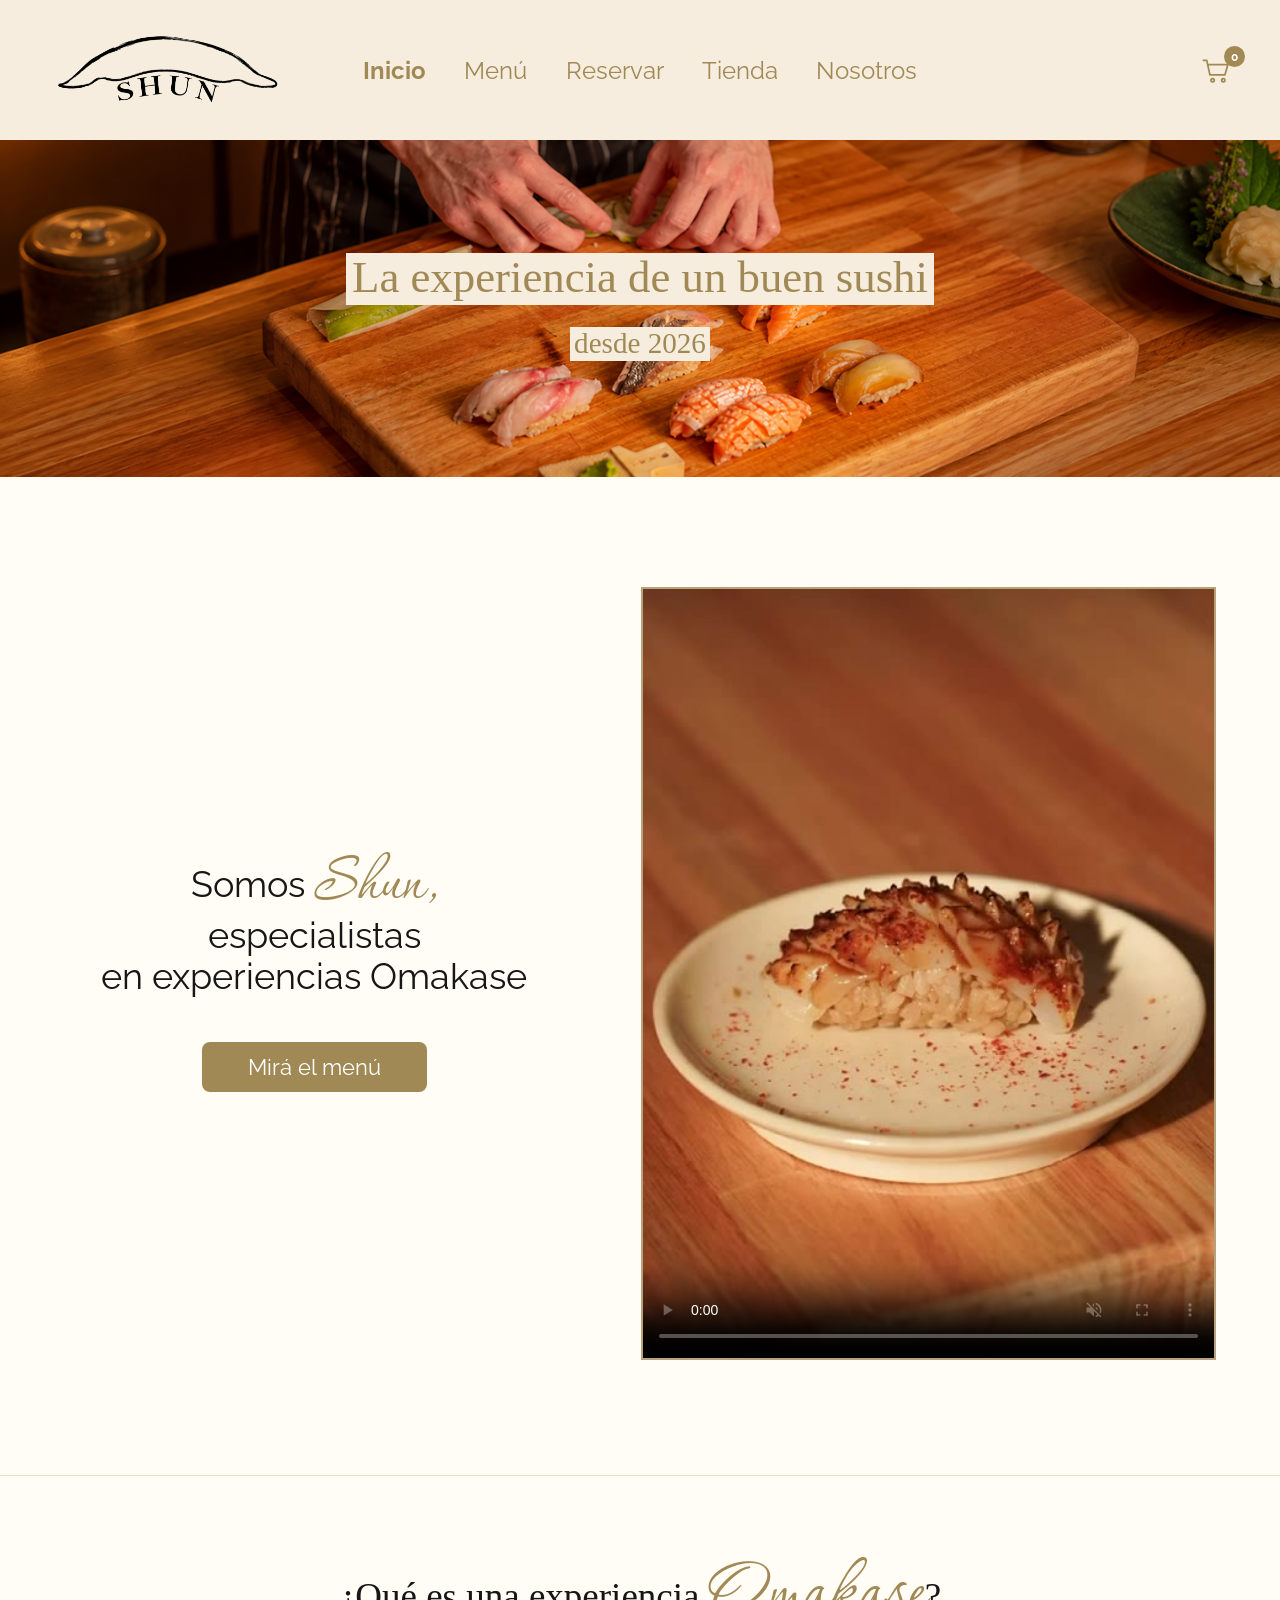
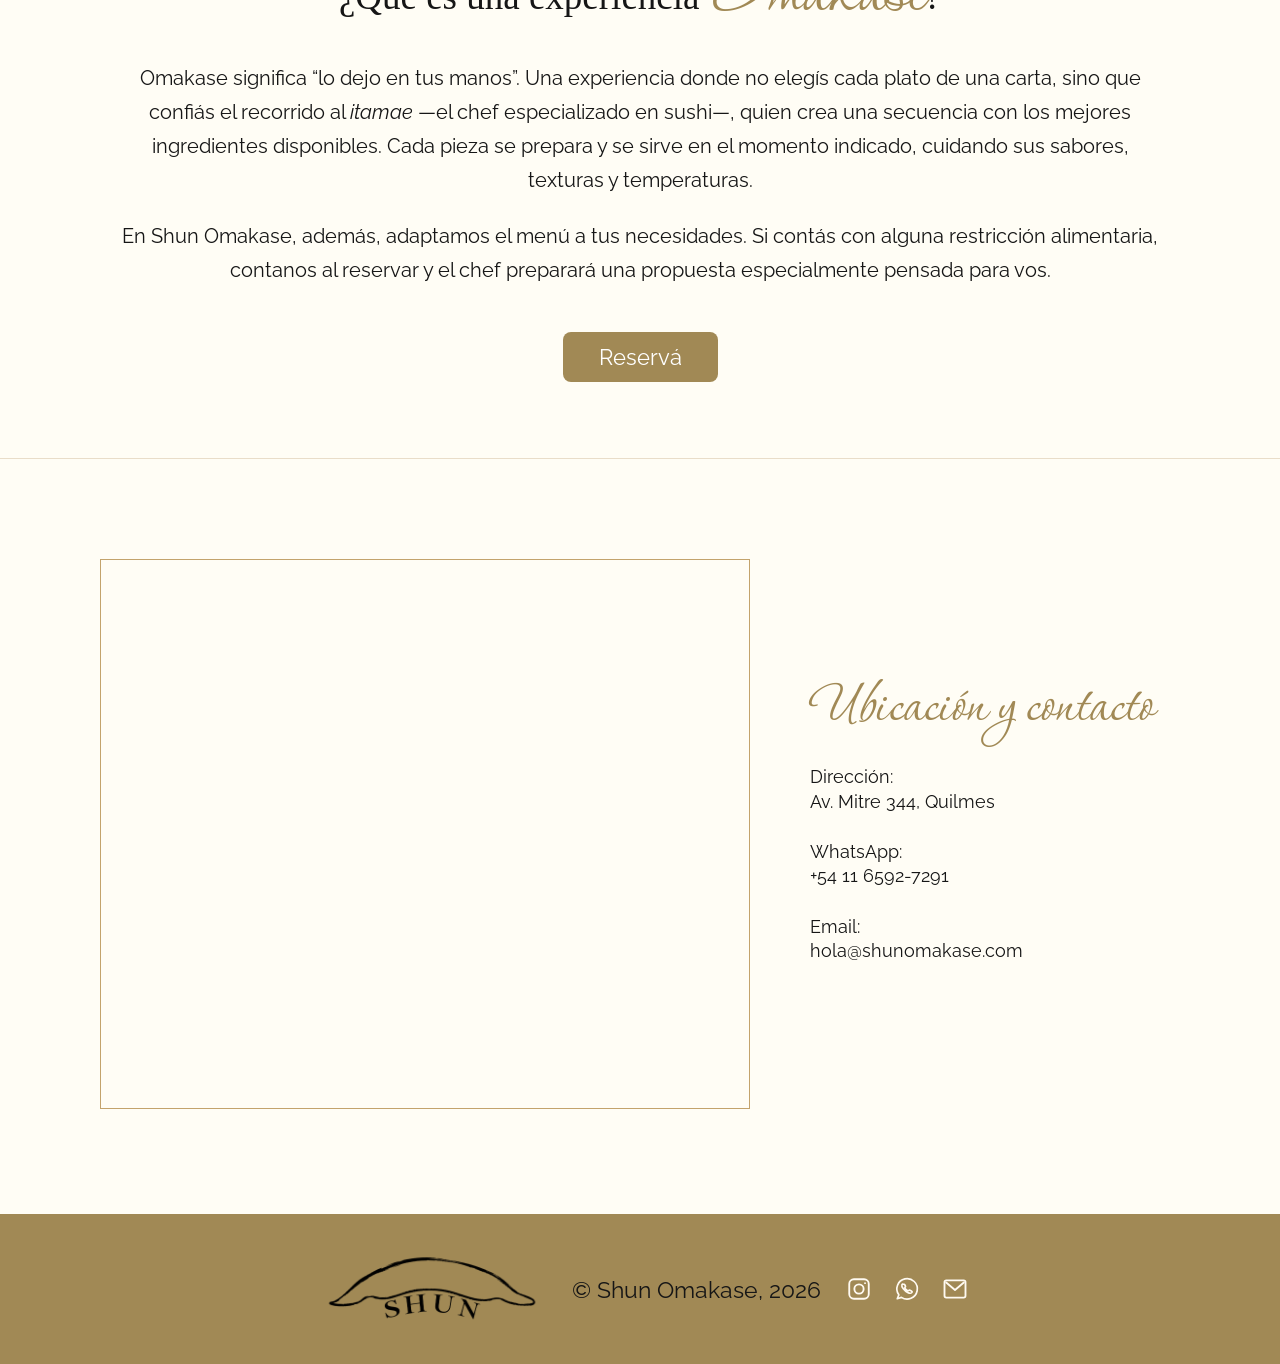
==== commit 7d4f2450: "Add files via upload" ====
--- a/index.html
+++ b/index.html
@@ -13,7 +13,7 @@
 <body>
   <header class="encabezado-sitio">
     <div class="contenido-encabezado">
-      <a class="marca" href="index.html" aria-label="Shun Omakase, ir al inicio"><img src="imagenes/logo.png" alt="Shun Omakase"></a>
+      <a class="marca" href="index.html" aria-label="Shun Omakase, ir al inicio"><img src="logo.png" alt="Shun Omakase"></a>
       <nav class="navegacion-principal" id="menu-principal" aria-label="Navegación principal">
         <ul>
           <li><a href="index.html" aria-current="page">Inicio</a></li>
@@ -44,7 +44,7 @@
           <h2><span>Somos <span class="palabra-manuscrita">Shun,</span></span><span>especialistas</span><span>en experiencias Omakase</span></h2>
           <a class="boton" href="menu.html">Mirá el menú</a>
         </div>
-        <video class="video-presentacion" src="videos/somos-shun.mp4" poster="imagenes/video-portada.jpg" autoplay muted loop playsinline controls aria-label="Video de la preparación de sushi en Shun Omakase"></video>
+        <video class="video-presentacion" src="somos-shun.mp4" poster="video-portada.jpg" autoplay muted loop playsinline controls aria-label="Video de la preparación de sushi en Shun Omakase"></video>
       </div>
     </section>
 
@@ -74,12 +74,12 @@
 
   <footer class="pie-sitio">
     <div class="contenido-pie">
-      <a href="index.html" aria-label="Shun Omakase, ir al inicio"><img class="logo-pie" src="imagenes/logo.png" alt="Shun Omakase"></a>
+      <a href="index.html" aria-label="Shun Omakase, ir al inicio"><img class="logo-pie" src="logo.png" alt="Shun Omakase"></a>
       <p>© Shun Omakase, 2026</p>
       <div class="enlaces-redes" aria-label="Contacto y redes">
-        <span title="Instagram"><img src="imagenes/instagram.svg" alt="Instagram"></span>
-        <a href="https://wa.me/541165927291" target="_blank" rel="noopener noreferrer" aria-label="Escribir por WhatsApp"><img src="imagenes/whatsapp.svg" alt=""></a>
-        <a href="mailto:hola@shunomakase.com" aria-label="Enviar un correo"><img src="imagenes/correo.svg" alt=""></a>
+        <span title="Instagram"><img src="instagram.svg" alt="Instagram"></span>
+        <a href="https://wa.me/541165927291" target="_blank" rel="noopener noreferrer" aria-label="Escribir por WhatsApp"><img src="whatsapp.svg" alt=""></a>
+        <a href="mailto:hola@shunomakase.com" aria-label="Enviar un correo"><img src="correo.svg" alt=""></a>
       </div>
     </div>
   </footer>
--- a/estilos.css
+++ b/estilos.css
@@ -41,10 +41,10 @@
 
 /* Portadas: las cuatro imágenes conservan su proporción 1440 × 379 */
 .portada-fotografica { height: min(379px, 26.32vw); display: flex; align-items: center; background-size: cover; background-repeat: no-repeat; background-position: center bottom; }
-.portada-inicio { justify-content: center; background-image: url("imagenes/portada-inicio.png"); }
-.portada-menu { background-image: url("imagenes/portada-menu.png"); }
-.portada-reservar { justify-content: center; background-image: url("imagenes/portada-reservar.png"); }
-.portada-nosotros { background-image: url("imagenes/portada-nosotros.png"); }
+.portada-inicio { justify-content: center; background-image: url("portada-inicio.png"); }
+.portada-menu { background-image: url("portada-menu.png"); }
+.portada-reservar { justify-content: center; background-image: url("portada-reservar.png"); }
+.portada-nosotros { background-image: url("portada-nosotros.png"); }
 .portada-inicio h1, .texto-portada { color: var(--dorado); font-family: Georgia, serif; font-weight: 400; line-height: 1.15; }
 .portada-inicio h1 { font-size: clamp(30px, 3.5vw, 50px); text-align: center; }
 .portada-inicio .texto-pequeno { font-size: .65em; }
@@ -115,7 +115,7 @@
 .formulario-reserva input, .formulario-reserva select, .formulario-reserva textarea, .formulario-giftcard input:not(.opcion-oculta), .formulario-giftcard textarea { display: block; width: 100%; border: 0; border-radius: 5px; background: #eae9e6; color: var(--texto-oscuro); }
 .formulario-reserva input, .formulario-reserva select { height: 54px; padding: 10px 24px; margin-bottom: 14px; font-size: 19px; }
 .formulario-reserva input[readonly] { cursor: pointer; }
-.formulario-reserva .selector-fecha input { padding-right: 48px; background-image: url("imagenes/calendario.svg"); background-repeat: no-repeat; background-position: right 18px center; background-size: 21px; }
+.formulario-reserva .selector-fecha input { padding-right: 48px; background-image: url("calendario.svg"); background-repeat: no-repeat; background-position: right 18px center; background-size: 21px; }
 .campos-turno { display: grid; grid-template-columns: repeat(2, minmax(0, 1fr)); gap: 24px; }
 .selector-fecha { position: relative; }
 .calendario-reserva[hidden], .error-fecha[hidden] { display: none; }
@@ -171,7 +171,7 @@
 .opcion-oculta:focus-visible + label { outline: 3px solid #5c4625; outline-offset: 3px; }
 .formulario-giftcard > label { margin-top: 42px; }
 .formulario-giftcard input:not(.opcion-oculta) { height: 54px; padding: 10px 25px; font-size: 20px; }
-.formulario-giftcard .selector-fecha input { padding-right: 48px; background-image: url("imagenes/calendario.svg"); background-repeat: no-repeat; background-position: right 18px center; background-size: 21px; cursor: pointer; }
+.formulario-giftcard .selector-fecha input { padding-right: 48px; background-image: url("calendario.svg"); background-repeat: no-repeat; background-position: right 18px center; background-size: 21px; cursor: pointer; }
 .campos-entrega { display: grid; grid-template-columns: 1fr 1fr; gap: 38px; margin-top: 54px; }
 .campos-entrega input { max-width: 260px; }
 .formulario-giftcard textarea { min-height: 156px; padding: 16px 25px; font-size: 20px; resize: vertical; }
